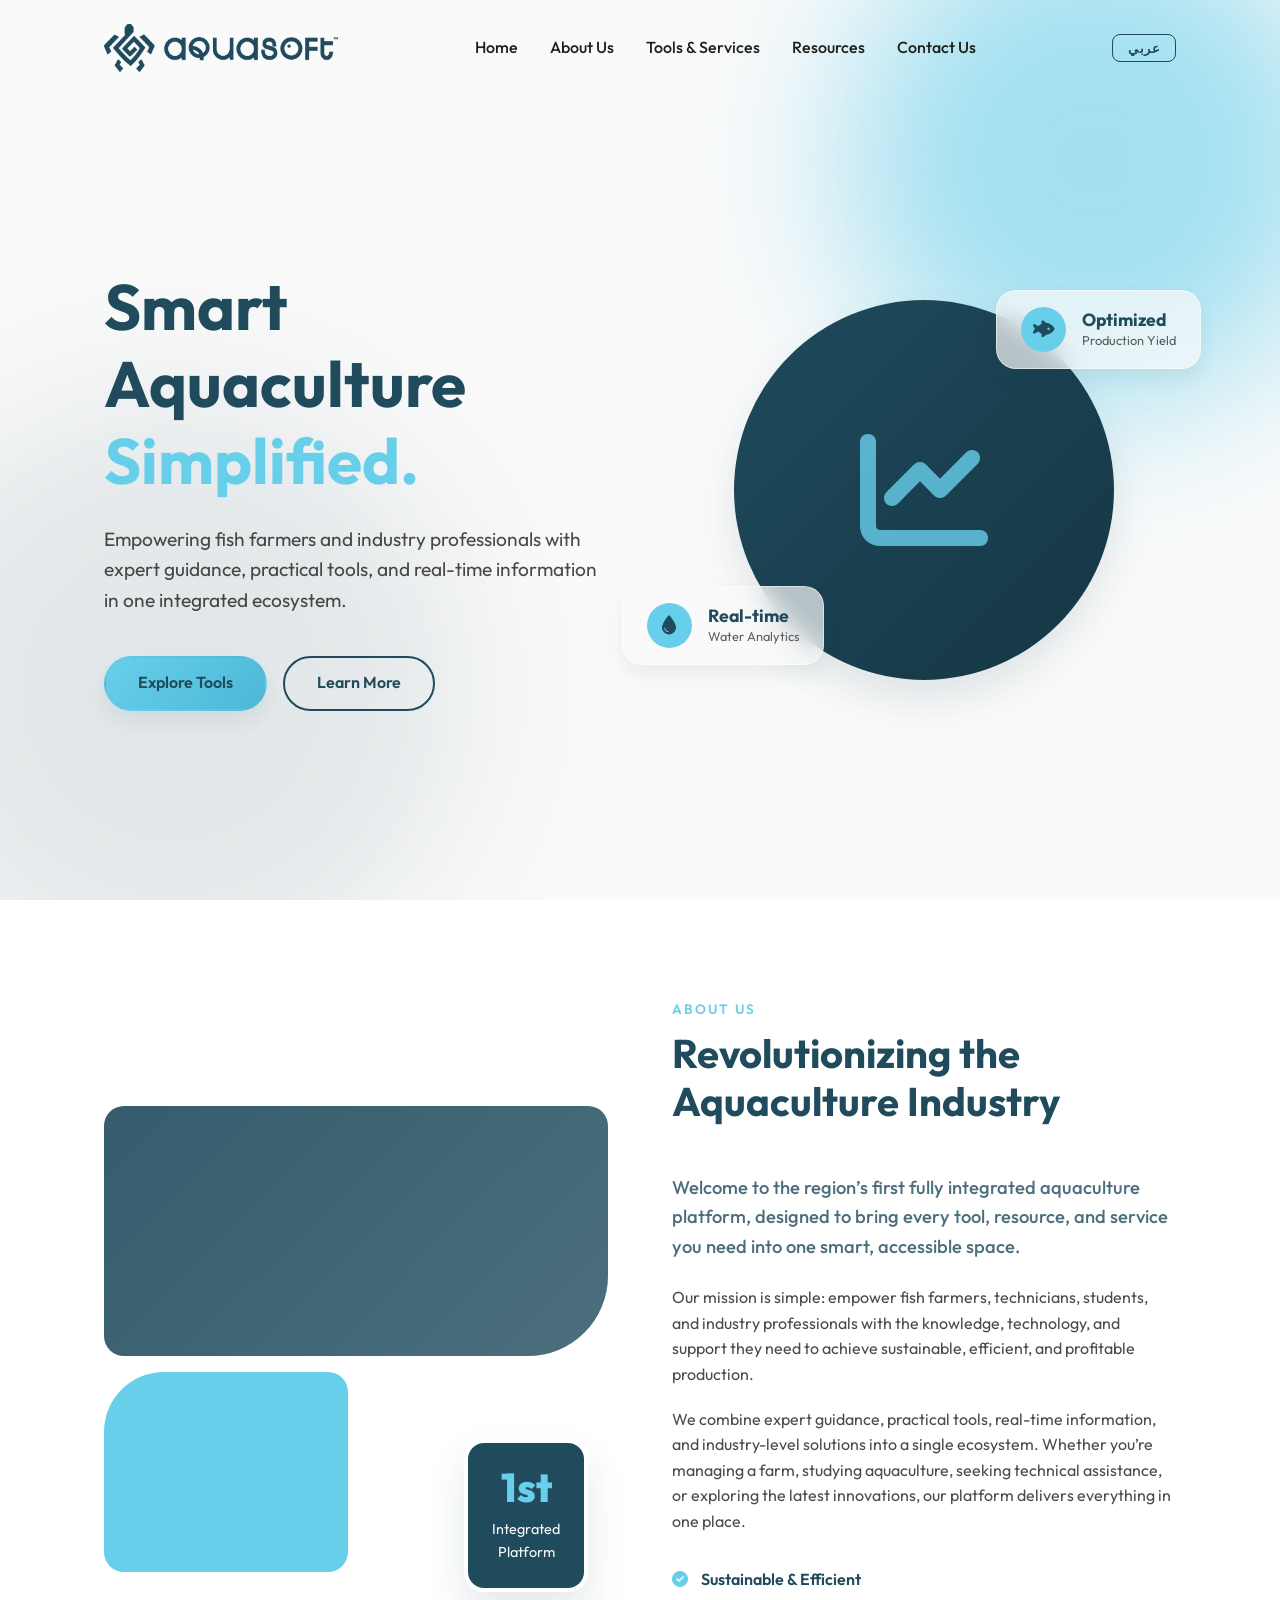
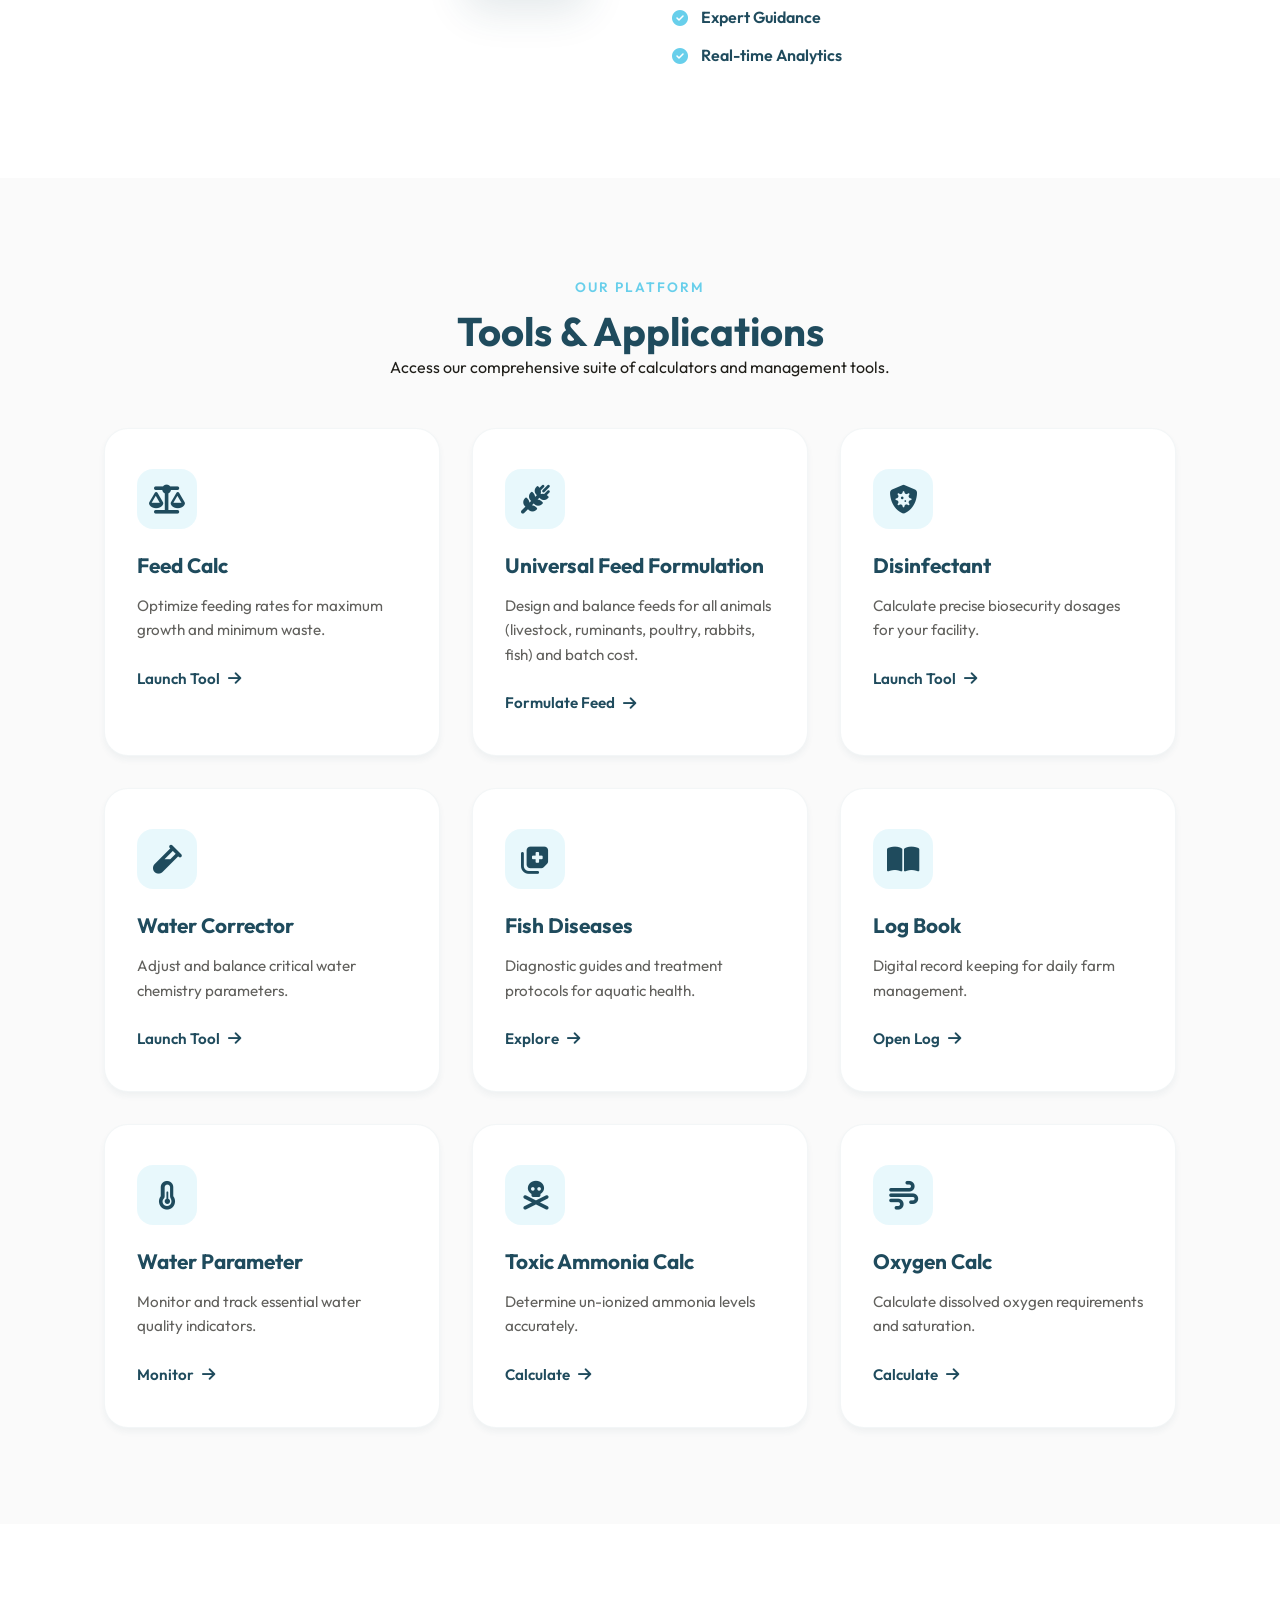
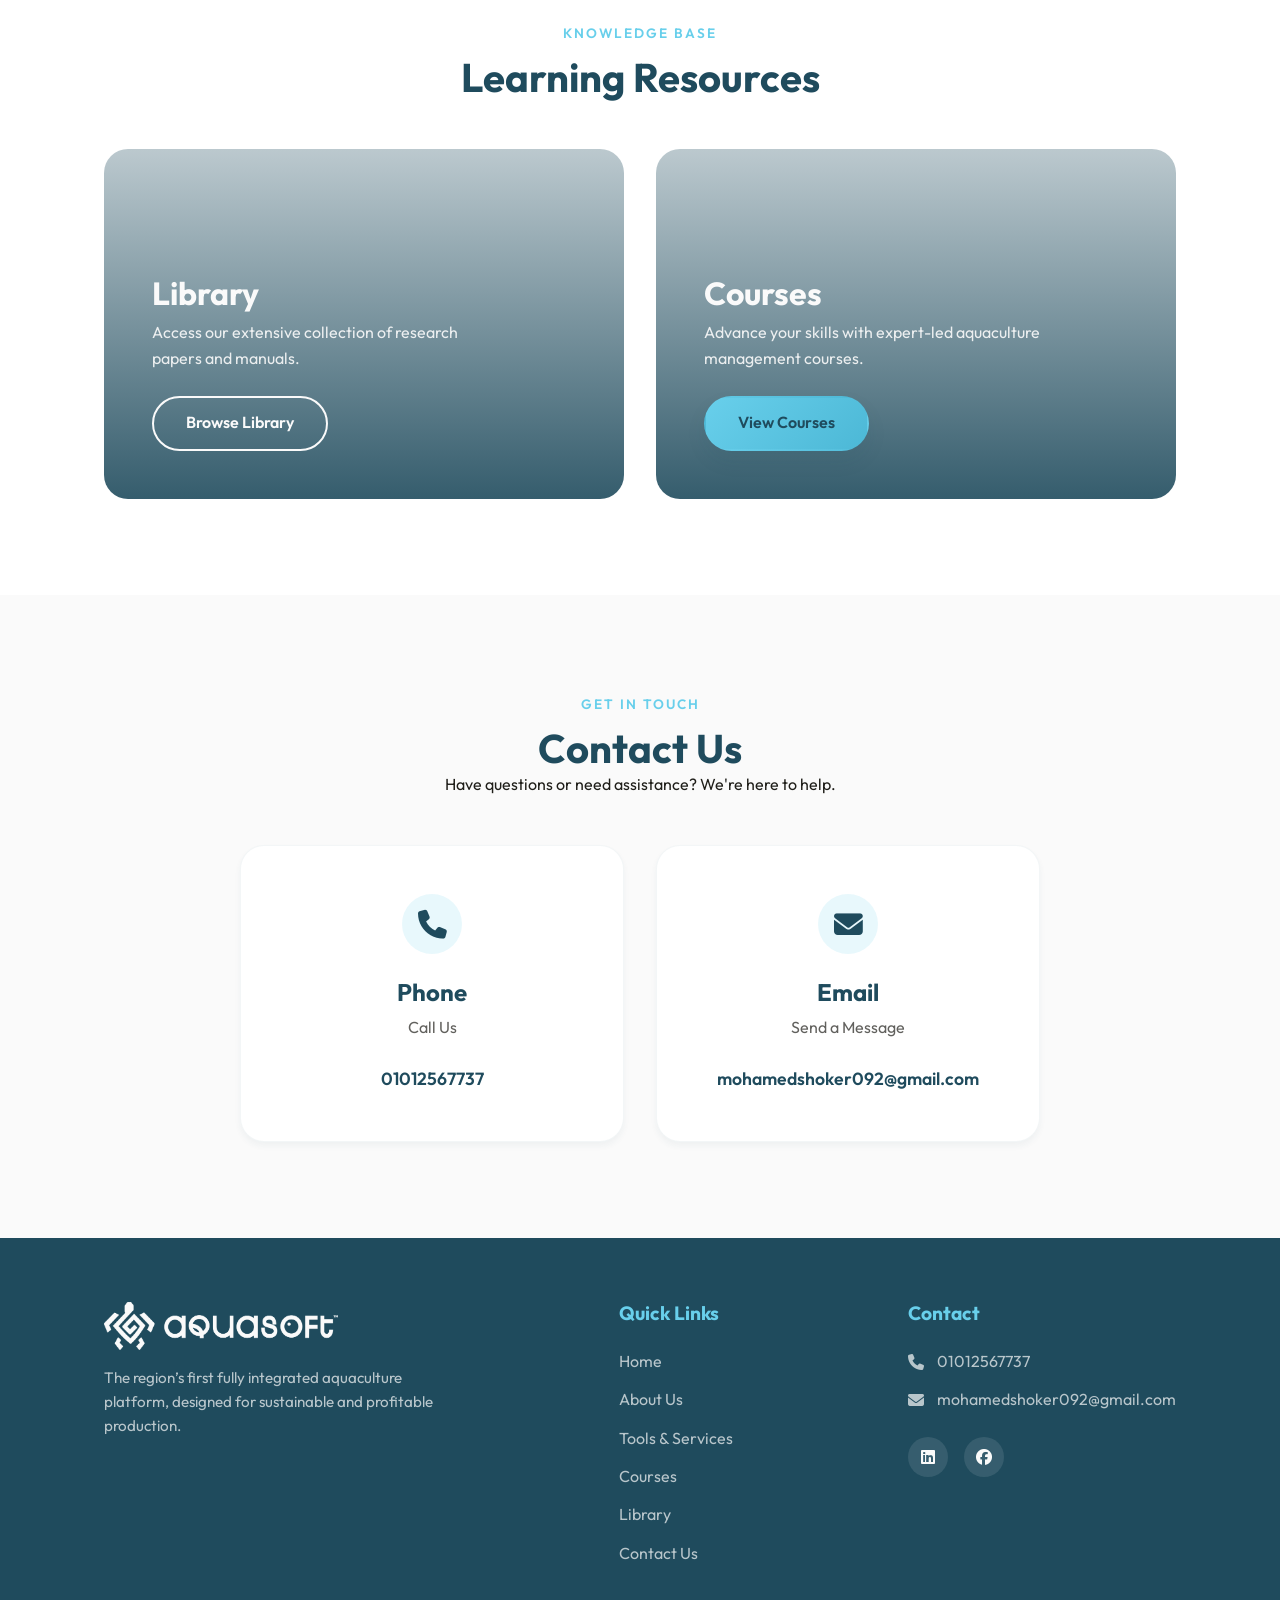
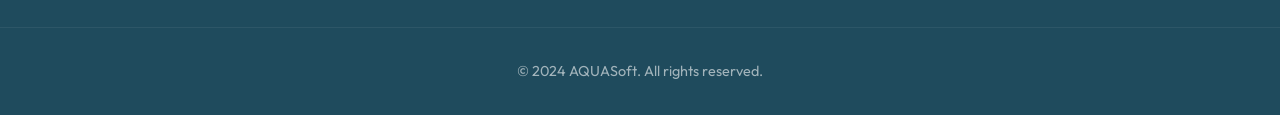
==== Aquasoft-v0.2/index.html @ 4ad15c6f "Add files via upload" ====
<!DOCTYPE html>
<html lang="en">

<head>
    <meta charset="UTF-8">
    <meta name="viewport" content="width=device-width, initial-scale=1.0">
    <title>AQUASoft | Integrated Aquaculture Platform</title>
    <meta name="description"
        content="The region's first fully integrated aquaculture platform for fish farmers, technicians, students, and industry professionals.">
    <link rel="preconnect" href="https://fonts.googleapis.com">
    <link rel="preconnect" href="https://fonts.gstatic.com" crossorigin>
    <link href="https://fonts.googleapis.com/css2?family=Outfit:wght@300;400;500;600;700;800&display=swap"
        rel="stylesheet">
    <link href="https://fonts.googleapis.com/css2?family=Tajawal:wght@300;400;500;700;800&display=swap"
        rel="stylesheet">
    <!-- PWA Setup -->
    <link rel="manifest" href="manifest.json">
    <meta name="theme-color" content="#1F4B5D">
    <link rel="apple-touch-icon" href="icons/icon-192x192.png">
    <link rel="stylesheet" href="style.css">
    <!-- FontAwesome for icons -->
    <link rel="stylesheet" href="https://cdnjs.cloudflare.com/ajax/libs/font-awesome/6.4.0/css/all.min.css">

</head>

<body>
    <!-- Navbar -->
    <nav class="navbar">
        <div class="container nav-container">
            <a href="#" class="logo">
                <img src="images/in ob.png" alt="AQUASoft Logo" class="site-logo">
            </a>
            <ul class="nav-links">
                <li><a href="#home" data-i18n="nav_home">Home</a></li>
                <li><a href="#about" data-i18n="nav_about">About Us</a></li>
                <li><a href="#tools" data-i18n="nav_tools">Tools &amp; Services</a></li>
                <li><a href="#resources" data-i18n="nav_resources">Resources</a></li>
                <li><a href="#contact" data-i18n="nav_contact">Contact Us</a></li>
            </ul>
            <div class="nav-actions">
                <!-- PWA Install Button -->
                <button id="pwa-install-btn" class="btn-pwa-install">
                    <i class="fa-solid fa-download"></i>
                    <span data-i18n="pwa_install">Install App</span>
                </button>
                <!-- Language Toggle -->
                <div class="lang-switcher">
                    <button id="lang-toggle" class="btn btn-outline"
                        style="padding: 5px 15px; font-size: 13px; font-weight: 700;">&#1593;&#1585;&#1576;&#1610;</button>
                </div>
            </div>
            <div class="mobile-menu-btn">
                <i class="fa-solid fa-bars"></i>
            </div>
        </div>
    </nav>

    <!-- Hero Section -->
    <section id="home" class="hero">
        <div class="hero-bg-shapes">
            <div class="shape shape-1"></div>
            <div class="shape shape-2"></div>
        </div>
        <div class="container hero-content">
            <div class="hero-text">
                <h1 data-i18n="hero_title">Smart Aquaculture <span>Simplified.</span></h1>
                <p data-i18n="hero_desc">Empowering fish farmers and industry professionals with expert guidance,
                    practical tools, and real-time information in one integrated ecosystem.</p>
                <div class="hero-actions">
                    <a href="#tools" class="btn btn-primary" data-i18n="btn_explore">Explore Tools</a>
                    <a href="#about" class="btn btn-outline" data-i18n="btn_learn">Learn More</a>
                </div>
            </div>
            <div class="hero-image-wrapper">
                <div class="glass-card main-stats-card">
                    <div class="stat-icon"><i class="fa-solid fa-fish-fins"></i></div>
                    <div class="stat-info">
                        <h3 data-i18n="stat1_title">Optimized</h3>
                        <p data-i18n="stat1_desc">Production Yield</p>
                    </div>
                </div>
                <div class="glass-card secondary-stats-card">
                    <div class="stat-icon"><i class="fa-solid fa-droplet"></i></div>
                    <div class="stat-info">
                        <h3 data-i18n="stat2_title">Real-time</h3>
                        <p data-i18n="stat2_desc">Water Analytics</p>
                    </div>
                </div>
                <div class="hero-visual-circle">
                    <i class="fa-solid fa-chart-line placeholder-icon"></i>
                </div>
            </div>
        </div>
    </section>

    <!-- About Us Section -->
    <section id="about" class="about">
        <div class="container about-container">
            <div class="about-image">
                <div class="image-grid">
                    <div class="grid-item img-1"></div>
                    <div class="grid-item img-2"></div>
                </div>
                <div class="experience-badge">
                    <span data-i18n="badge_span">1st</span>
                    <p data-i18n="badge_p">Integrated<br>Platform</p>
                </div>
            </div>
            <div class="about-text">
                <div class="section-header">
                    <span class="subtitle" data-i18n="about_subtitle">About Us</span>
                    <h2 data-i18n="about_title">Revolutionizing the Aquaculture Industry</h2>
                </div>
                <p class="lead-text" data-i18n="about_lead">Welcome to the region's first fully integrated aquaculture
                    platform, designed to bring every tool, resource, and service you need into one smart, accessible space.
                </p>
                <p data-i18n="about_p1">Our mission is simple: empower fish farmers, technicians, students, and industry
                    professionals with the knowledge, technology, and support they need to achieve sustainable, efficient,
                    and profitable production.</p>
                <p data-i18n="about_p2">We combine expert guidance, practical tools, real-time information, and
                    industry-level solutions into a single ecosystem. Whether you're managing a farm, studying aquaculture,
                    seeking technical assistance, or exploring the latest innovations, our platform delivers everything in
                    one place.</p>

                <ul class="features-list">
                    <li data-i18n="feat1"><i class="fa-solid fa-circle-check"></i> Sustainable &amp; Efficient</li>
                    <li data-i18n="feat2"><i class="fa-solid fa-circle-check"></i> Expert Guidance</li>
                    <li data-i18n="feat3"><i class="fa-solid fa-circle-check"></i> Real-time Analytics</li>
                </ul>
            </div>
        </div>
    </section>

    <!-- Tools Section -->
    <section id="tools" class="tools">
        <div class="container">
            <div class="section-header center">
                <span class="subtitle" data-i18n="tools_subtitle">Our Platform</span>
                <h2 data-i18n="tools_title">Tools &amp; Applications</h2>
                <p data-i18n="tools_desc">Access our comprehensive suite of calculators and management tools.</p>
            </div>

            <div class="tools-grid">
                <!-- Feed Calc -->
                <a href="tools/feed.html" class="tool-card">
                    <div class="tool-icon"><i class="fa-solid fa-scale-balanced"></i></div>
                    <h3 data-i18n="tool1_title">Feed Calc</h3>
                    <p data-i18n="tool1_desc">Optimize feeding rates for maximum growth and minimum waste.</p>
                    <span class="tool-link" data-i18n="tool1_link">Launch Tool <i class="fa-solid fa-arrow-right"></i></span>
                </a>

                <!-- Universal Feed Formulation -->
                <a href="tools/feed-formulation.html" class="tool-card">
                    <div class="tool-icon"><i class="fa-solid fa-wheat-awn"></i></div>
                    <h3 data-i18n="tool_formulation_title">Universal Feed Formulation</h3>
                    <p data-i18n="tool_formulation_desc">Design and balance feeds for all animals (livestock, ruminants, poultry, rabbits, fish) and batch cost.</p>
                    <span class="tool-link" data-i18n="tool_formulation_link">Formulate Feed <i class="fa-solid fa-arrow-right"></i></span>
                </a>

                <!-- Disinfectant -->
                <a href="tools/disinfectans.html" class="tool-card">
                    <div class="tool-icon"><i class="fa-solid fa-shield-virus"></i></div>
                    <h3 data-i18n="tool2_title">Disinfectant</h3>
                    <p data-i18n="tool2_desc">Calculate precise biosecurity dosages for farm protection.</p>
                    <span class="tool-link" data-i18n="tool2_link">Launch Tool <i class="fa-solid fa-arrow-right"></i></span>
                </a>

                <!-- Water Corrector -->
                <a href="tools/water-corrector.html" class="tool-card">
                    <div class="tool-icon"><i class="fa-solid fa-vial"></i></div>
                    <h3 data-i18n="tool3_title">Water Corrector</h3>
                    <p data-i18n="tool3_desc">Adjust and balance critical water chemistry parameters.</p>
                    <span class="tool-link" data-i18n="tool3_link">Launch Tool <i class="fa-solid fa-arrow-right"></i></span>
                </a>

                <!-- Fish Diseases -->
                <a href="tools/coming-soon.html" class="tool-card">
                    <div class="tool-icon"><i class="fa-solid fa-notes-medical"></i></div>
                    <h3 data-i18n="tool4_title">Fish Diseases</h3>
                    <p data-i18n="tool4_desc">Diagnostic guides and treatment protocols for aquatic health.</p>
                    <span class="tool-link" data-i18n="tool4_link">Explore <i class="fa-solid fa-arrow-right"></i></span>
                </a>

                <!-- Log Book -->
                <a href="tools/log-book.html" class="tool-card">
                    <div class="tool-icon"><i class="fa-solid fa-book-open"></i></div>
                    <h3 data-i18n="tool5_title">Log Book</h3>
                    <p data-i18n="tool5_desc">Digital record keeping for daily farm management.</p>
                    <span class="tool-link" data-i18n="tool5_link">Open Log <i class="fa-solid fa-arrow-right"></i></span>
                </a>

                <!-- Water Parameter -->
                <a href="tools/water-parameter.html" class="tool-card">
                    <div class="tool-icon"><i class="fa-solid fa-temperature-half"></i></div>
                    <h3 data-i18n="tool6_title">Water Parameter</h3>
                    <p data-i18n="tool6_desc">Monitor and track essential water quality indicators.</p>
                    <span class="tool-link" data-i18n="tool6_link">Monitor <i class="fa-solid fa-arrow-right"></i></span>
                </a>

                <!-- Toxic Ammonia Calc -->
                <a href="tools/ammonia.html" class="tool-card">
                    <div class="tool-icon"><i class="fa-solid fa-skull-crossbones"></i></div>
                    <h3 data-i18n="tool7_title">Toxic Ammonia Calc</h3>
                    <p data-i18n="tool7_desc">Determine un-ionized ammonia levels accurately.</p>
                    <span class="tool-link" data-i18n="tool7_link">Calculate <i class="fa-solid fa-arrow-right"></i></span>
                </a>

                <!-- Oxygen Calc -->
                <a href="tools/oxygen.html" class="tool-card">
                    <div class="tool-icon"><i class="fa-solid fa-wind"></i></div>
                    <h3 data-i18n="tool8_title">Oxygen Calc</h3>
                    <p data-i18n="tool8_desc">Calculate dissolved oxygen requirements for your fish stock.</p>
                    <span class="tool-link" data-i18n="tool8_link">Calculate <i class="fa-solid fa-arrow-right"></i></span>
                </a>
            </div>
        </div>
    </section>

    <!-- Resources Section -->
    <section id="resources" class="resources">
        <div class="container">
            <div class="section-header center">
                <span class="subtitle" data-i18n="res_subtitle">Knowledge Base</span>
                <h2 data-i18n="res_title">Learning Resources</h2>
            </div>
            <div class="resources-grid">
                <div class="resource-card">
                    <div class="resource-bg lib-bg"></div>
                    <div class="resource-content">
                        <h3 data-i18n="res1_title">Library</h3>
                        <p data-i18n="res1_desc">Access our extensive collection of research papers, manuals, and
                            industry guides.</p>
                        <a href="tools/library.html" class="btn btn-outline btn-light" data-i18n="res1_link">Browse Library</a>
                    </div>
                </div>
                <div class="resource-card">
                    <div class="resource-bg course-bg"></div>
                    <div class="resource-content">
                        <h3 data-i18n="res2_title">Courses</h3>
                        <p data-i18n="res2_desc">Advance your skills with expert-led courses in aquaculture management.</p>
                        <a href="tools/course.html" class="btn btn-primary" data-i18n="res2_link">View Courses</a>
                    </div>
                </div>
            </div>
        </div>
    </section>

    <!-- Contact Section -->
    <section id="contact" class="contact">
        <div class="container contact-container">
            <div class="section-header center">
                <span class="subtitle" data-i18n="contact_subtitle">Get In Touch</span>
                <h2 data-i18n="contact_title">Contact Us</h2>
                <p data-i18n="contact_desc">Have questions or need assistance? We're here to help.</p>
            </div>
            <div class="contact-cards">
                <div class="contact-card">
                    <div class="contact-icon"><i class="fa-solid fa-phone"></i></div>
                    <h3 data-i18n="contact1_title">Phone</h3>
                    <p data-i18n="contact1_desc">Give us a call</p>
                    <a href="tel:01012567737" class="contact-link">01012567737</a>
                </div>
                <div class="contact-card">
                    <div class="contact-icon"><i class="fa-solid fa-envelope"></i></div>
                    <h3 data-i18n="contact2_title">Email</h3>
                    <p data-i18n="contact2_desc">Send us a message</p>
                    <a href="mailto:mohamedshoker092@gmail.com" class="contact-link">mohamedshoker092@gmail.com</a>
                </div>
            </div>
        </div>
    </section>

    <!-- Footer -->
    <footer>
        <div class="container footer-container">
            <div class="footer-brand">
                <a href="#" class="logo footer-logo">
                    <img src="images/in white.png" alt="AQUASoft Logo" class="site-logo">
                </a>
                <p data-i18n="footer_desc">The region's first fully integrated aquaculture platform, designed for sustainable and profitable production.</p>
            </div>
            <div class="footer-links">
                <h4 data-i18n="footer_quick">Quick Links</h4>
                <ul>
                    <li><a href="#home" data-i18n="nav_home">Home</a></li>
                    <li><a href="#about" data-i18n="nav_about">About Us</a></li>
                    <li><a href="#tools" data-i18n="nav_tools">Tools &amp; Services</a></li>
                    <li><a href="tools/course.html" data-i18n="res2_title">Courses</a></li>
                    <li><a href="tools/library.html" data-i18n="res1_title">Library</a></li>
                    <li><a href="#contact" data-i18n="nav_contact">Contact Us</a></li>
                </ul>
            </div>
            <div class="footer-contact">
                <h4 data-i18n="footer_contact">Contact</h4>
                <p><i class="fa-solid fa-phone"></i> 01012567737</p>
                <p><i class="fa-solid fa-envelope"></i> mohamedshoker092@gmail.com</p>
                <div class="social-links">
                    <a href="https://www.linkedin.com/in/mohamed-karam-0a1b27256/" target="_blank"><i class="fa-brands fa-linkedin"></i></a>
                    <a href="https://www.facebook.com/mesh.mohamed.karam?locale=ar_AR" target="_blank"><i class="fa-brands fa-facebook"></i></a>
                </div>
            </div>
        </div>
        <div class="footer-bottom">
            <p data-i18n="footer_rights">&copy; 2024 AQUASoft. All rights reserved.</p>
        </div>
    </footer>

    <script src="translations.js"></script>
    <script src="script.js"></script>
</body>

</html>
---- Aquasoft-v0.2/style.css ----
:root {
    /* Color Palette */
    --color-ocean-blue: #1F4B5D;
    --color-aqua: #68CFEB;
    --color-soft-white: #FAFAFA;
    --color-charcoal: #1F1E19;
    
    /* Gradients */
    --gradient-primary: linear-gradient(135deg, var(--color-ocean-blue) 0%, #153644 100%);
    --gradient-accent: linear-gradient(135deg, var(--color-aqua) 0%, #4cb8d6 100%);
    
    /* Typography */
    --font-main: 'Outfit', sans-serif;
    
    /* Shadows */
    --shadow-sm: 0 4px 6px rgba(31, 75, 93, 0.05);
    --shadow-md: 0 10px 20px rgba(31, 75, 93, 0.08);
    --shadow-lg: 0 20px 40px rgba(31, 75, 93, 0.12);
    --shadow-glow: 0 0 20px rgba(104, 207, 235, 0.4);
    
    /* Transitions */
    --transition-fast: 0.2s ease;
    --transition-normal: 0.3s cubic-bezier(0.4, 0, 0.2, 1);
}

* {
    margin: 0;
    padding: 0;
    box-sizing: border-box;
}

html {
    scroll-behavior: smooth;
}

body {
    font-family: var(--font-main);
    background-color: var(--color-soft-white);
    color: var(--color-charcoal);
    line-height: 1.6;
    overflow-x: hidden;
}

a {
    text-decoration: none;
    color: inherit;
    transition: var(--transition-normal);
}

ul {
    list-style: none;
}

.container {
    max-width: 1200px;
    margin: 0 auto;
    padding: 0 5%;
}

/* Typography elements */
h1, h2, h3, h4 {
    font-weight: 700;
    line-height: 1.2;
    color: var(--color-ocean-blue);
}

.section-header {
    margin-bottom: 3rem;
}

.section-header.center {
    text-align: center;
}

.subtitle {
    display: inline-block;
    color: var(--color-aqua);
    font-weight: 600;
    text-transform: uppercase;
    letter-spacing: 2px;
    font-size: 0.85rem;
    margin-bottom: 0.5rem;
}

.section-header h2 {
    font-size: 2.5rem;
}

/* Buttons */
.btn {
    display: inline-block;
    padding: 0.8rem 2rem;
    border-radius: 50px;
    font-weight: 600;
    cursor: pointer;
    transition: var(--transition-normal);
    border: 2px solid transparent;
}

.btn-primary {
    background: var(--gradient-accent);
    color: var(--color-ocean-blue);
    box-shadow: var(--shadow-md);
}

.btn-primary:hover {
    transform: translateY(-3px);
    box-shadow: var(--shadow-glow);
}

.btn-outline {
    border-color: var(--color-ocean-blue);
    color: var(--color-ocean-blue);
}

.btn-outline:hover {
    background-color: var(--color-ocean-blue);
    color: var(--color-soft-white);
}

.btn-light {
    border-color: var(--color-soft-white);
    color: var(--color-soft-white);
}

.btn-light:hover {
    background-color: var(--color-soft-white);
    color: var(--color-ocean-blue);
}

/* Navbar */
.navbar {
    position: fixed;
    top: 0;
    left: 0;
    width: 100%;
    padding: 1.5rem 0;
    z-index: 1000;
    transition: var(--transition-normal);
    background: transparent;
}

.navbar.scrolled {
    background: rgba(250, 250, 250, 0.95);
    backdrop-filter: blur(10px);
    padding: 1rem 0;
    box-shadow: var(--shadow-sm);
}

.nav-container {
    display: flex;
    justify-content: space-between;
    align-items: center;
}

.nav-actions {
    display: flex;
    align-items: center;
    gap: 12px;
}

/* PWA Install Button */
.btn-pwa-install {
    display: none;
    align-items: center;
    gap: 8px;
    padding: 6px 16px;
    border-radius: 50px;
    background: var(--gradient-accent);
    color: var(--color-ocean-blue);
    font-weight: 700;
    font-size: 13px;
    border: none;
    cursor: pointer;
    box-shadow: 0 4px 12px rgba(104, 207, 235, 0.35);
    transition: var(--transition-normal);
    font-family: inherit;
}

.btn-pwa-install:hover {
    transform: translateY(-2px);
    box-shadow: 0 6px 18px rgba(104, 207, 235, 0.5);
}

.btn-pwa-install i {
    font-size: 14px;
}

.logo {
    font-size: 1.8rem;
    font-weight: 800;
    color: var(--color-ocean-blue);
    display: flex;
    align-items: center;
}

.logo span {
    color: var(--color-aqua);
}

.site-logo {
    height: 48px;
    width: auto;
    object-fit: contain;
    display: block;
}

.nav-links {
    display: flex;
    gap: 2rem;
}

.nav-links a {
    font-weight: 500;
    color: var(--color-charcoal);
    position: relative;
}

.nav-links a::after {
    content: '';
    position: absolute;
    bottom: -5px;
    left: 0;
    width: 0;
    height: 2px;
    background: var(--color-aqua);
    transition: var(--transition-fast);
}

.nav-links a:hover::after {
    width: 100%;
}

.mobile-menu-btn {
    display: none;
    font-size: 1.5rem;
    cursor: pointer;
    color: var(--color-ocean-blue);
}

/* Hero Section */
.hero {
    position: relative;
    min-height: 100vh;
    display: flex;
    align-items: center;
    padding-top: 80px;
    overflow: hidden;
    background-color: var(--color-soft-white);
}

.hero-bg-shapes {
    position: absolute;
    top: 0;
    left: 0;
    width: 100%;
    height: 100%;
    z-index: 0;
    overflow: hidden;
}

.shape {
    position: absolute;
    border-radius: 50%;
    filter: blur(80px);
    opacity: 0.6;
}

.shape-1 {
    top: -10%;
    right: -5%;
    width: 500px;
    height: 500px;
    background: var(--color-aqua);
}

.shape-2 {
    bottom: -10%;
    left: -10%;
    width: 600px;
    height: 600px;
    background: var(--color-ocean-blue);
    opacity: 0.1;
}

.hero-content {
    display: grid;
    grid-template-columns: 1fr 1fr;
    gap: 4rem;
    align-items: center;
    position: relative;
    z-index: 1;
}

.hero-text h1 {
    font-size: 4rem;
    margin-bottom: 1.5rem;
    color: var(--color-ocean-blue);
}

.hero-text h1 span {
    color: var(--color-aqua);
}

.hero-text p {
    font-size: 1.2rem;
    color: var(--color-charcoal);
    margin-bottom: 2.5rem;
    opacity: 0.8;
    max-width: 500px;
}

.hero-actions {
    display: flex;
    gap: 1rem;
}

/* Hero Visual */
.hero-image-wrapper {
    position: relative;
    height: 500px;
    display: flex;
    justify-content: center;
    align-items: center;
}

.hero-visual-circle {
    width: 380px;
    height: 380px;
    border-radius: 50%;
    background: var(--gradient-primary);
    display: flex;
    justify-content: center;
    align-items: center;
    box-shadow: var(--shadow-lg);
    position: relative;
    animation: float 6s ease-in-out infinite;
}

.placeholder-icon {
    font-size: 8rem;
    color: var(--color-aqua);
    opacity: 0.8;
}

.glass-card {
    position: absolute;
    background: rgba(250, 250, 250, 0.7);
    backdrop-filter: blur(12px);
    border: 1px solid rgba(255, 255, 255, 0.5);
    padding: 1rem 1.5rem;
    border-radius: 20px;
    display: flex;
    align-items: center;
    gap: 1rem;
    box-shadow: var(--shadow-md);
    z-index: 2;
}

.main-stats-card {
    top: 10%;
    right: -5%;
    animation: float 5s ease-in-out infinite 1s;
}

.secondary-stats-card {
    bottom: 15%;
    left: -10%;
    animation: float 7s ease-in-out infinite 0.5s;
}

.stat-icon {
    width: 45px;
    height: 45px;
    border-radius: 50%;
    background: var(--color-aqua);
    color: var(--color-ocean-blue);
    display: flex;
    justify-content: center;
    align-items: center;
    font-size: 1.2rem;
}

.stat-info h3 {
    font-size: 1.1rem;
    color: var(--color-ocean-blue);
}

.stat-info p {
    font-size: 0.8rem;
    color: var(--color-charcoal);
    opacity: 0.7;
    margin: 0;
}

@keyframes float {
    0% { transform: translateY(0px); }
    50% { transform: translateY(-20px); }
    100% { transform: translateY(0px); }
}

/* About Section */
.about {
    padding: 6rem 0;
    background: #fff;
}

.about-container {
    display: grid;
    grid-template-columns: 1fr 1fr;
    gap: 4rem;
    align-items: center;
}

.about-image {
    position: relative;
}

.image-grid {
    display: grid;
    grid-template-columns: 1fr 1fr;
    gap: 1rem;
}

.grid-item {
    border-radius: 20px;
    background: var(--gradient-primary);
    min-height: 200px;
}

.img-1 {
    grid-column: 1 / 3;
    min-height: 250px;
    
    border-bottom-right-radius: 80px;
    background: linear-gradient(135deg, rgba(31,75,93,0.9), rgba(31,75,93,0.8));
}

.img-2 {
    background: var(--color-aqua);
    border-top-left-radius: 60px;
}

.experience-badge {
    position: absolute;
    bottom: -20px;
    right: 20px;
    background: var(--color-ocean-blue);
    color: var(--color-soft-white);
    padding: 1.5rem;
    border-radius: 20px;
    text-align: center;
    box-shadow: var(--shadow-lg);
    border: 4px solid #fff;
}

.experience-badge span {
    font-size: 2.5rem;
    font-weight: 800;
    color: var(--color-aqua);
    line-height: 1;
}

.experience-badge p {
    font-size: 0.9rem;
    margin-top: 0.5rem;
}

.about-text .lead-text {
    font-size: 1.15rem;
    font-weight: 500;
    color: var(--color-ocean-blue);
    margin-bottom: 1.5rem;
}

.about-text p {
    margin-bottom: 1.2rem;
    color: var(--color-charcoal);
    opacity: 0.8;
}

.features-list {
    margin-top: 2rem;
}

.features-list li {
    display: flex;
    align-items: center;
    gap: 0.8rem;
    margin-bottom: 0.8rem;
    font-weight: 600;
    color: var(--color-ocean-blue);
}

.features-list i {
    color: var(--color-aqua);
}

/* Tools Section */
.tools {
    padding: 6rem 0;
    background-color: var(--color-soft-white);
}

.tools-grid {
    display: grid;
    grid-template-columns: repeat(auto-fill, minmax(280px, 1fr));
    gap: 2rem;
    margin-top: 3rem;
}

.tool-card {
    background: #fff;
    padding: 2.5rem 2rem;
    border-radius: 24px;
    box-shadow: var(--shadow-sm);
    transition: var(--transition-normal);
    position: relative;
    overflow: hidden;
    z-index: 1;
    border: 1px solid rgba(31, 75, 93, 0.05);
}

.tool-card::before {
    content: '';
    position: absolute;
    top: 0;
    left: 0;
    width: 100%;
    height: 100%;
    background: var(--gradient-primary);
    z-index: -1;
    transform: scaleY(0);
    transform-origin: bottom;
    transition: transform 0.4s cubic-bezier(0.4, 0, 0.2, 1);
}

.tool-card:hover {
    transform: translateY(-10px);
    box-shadow: var(--shadow-lg);
}

.tool-card:hover::before {
    transform: scaleY(1);
}

.tool-icon {
    width: 60px;
    height: 60px;
    background: rgba(104, 207, 235, 0.15);
    color: var(--color-ocean-blue);
    border-radius: 16px;
    display: flex;
    justify-content: center;
    align-items: center;
    font-size: 1.8rem;
    margin-bottom: 1.5rem;
    transition: var(--transition-normal);
}

.tool-card:hover .tool-icon {
    background: rgba(255, 255, 255, 0.2);
    color: var(--color-aqua);
}

.tool-card h3 {
    font-size: 1.3rem;
    margin-bottom: 1rem;
    transition: var(--transition-normal);
}

.tool-card p {
    font-size: 0.95rem;
    color: var(--color-charcoal);
    opacity: 0.7;
    margin-bottom: 1.5rem;
    transition: var(--transition-normal);
}

.tool-card:hover h3, .tool-card:hover p {
    color: var(--color-soft-white);
}

.tool-link {
    font-weight: 600;
    color: var(--color-ocean-blue);
    display: flex;
    align-items: center;
    gap: 0.5rem;
    font-size: 0.95rem;
    transition: var(--transition-normal);
}

.tool-card:hover .tool-link {
    color: var(--color-aqua);
}

.tool-link i {
    transition: transform 0.3s ease;
}

.tool-card:hover .tool-link i {
    transform: translateX(5px);
}

/* Resources Section */
.resources {
    padding: 6rem 0;
    background: #fff;
}

.resources-grid {
    display: grid;
    grid-template-columns: 1fr 1fr;
    gap: 2rem;
}

.resource-card {
    position: relative;
    border-radius: 24px;
    overflow: hidden;
    min-height: 350px;
    display: flex;
    align-items: flex-end;
    padding: 3rem;
}

.resource-bg {
    position: absolute;
    top: 0;
    left: 0;
    width: 100%;
    height: 100%;
    background-size: cover;
    background-position: center;
    transition: transform 0.5s ease;
    z-index: 1;
}

.resource-card:hover .resource-bg {
    transform: scale(1.05);
}

.lib-bg {
    background: linear-gradient(to top, rgba(31, 75, 93, 0.9), rgba(31, 75, 93, 0.3)), url('https://images.unsplash.com/photo-1532012197267-da84d127e765?auto=format&fit=crop&q=80') center/cover;
}

.course-bg {
    background: linear-gradient(to top, rgba(31, 75, 93, 0.9), rgba(31, 75, 93, 0.3)), url('https://images.unsplash.com/photo-1516321318423-f06f85e504b3?auto=format&fit=crop&q=80') center/cover;
}

.resource-content {
    position: relative;
    z-index: 2;
    color: var(--color-soft-white);
}

.resource-content h3 {
    color: var(--color-soft-white);
    font-size: 2rem;
    margin-bottom: 0.5rem;
}

.resource-content p {
    font-size: 1rem;
    margin-bottom: 1.5rem;
    opacity: 0.9;
    max-width: 80%;
}

/* Contact Section */
.contact {
    padding: 6rem 0;
    background-color: var(--color-soft-white);
}

.contact-cards {
    display: grid;
    grid-template-columns: 1fr 1fr;
    gap: 2rem;
    max-width: 800px;
    margin: 0 auto;
}

.contact-card {
    background: #fff;
    padding: 3rem 2rem;
    border-radius: 24px;
    text-align: center;
    box-shadow: var(--shadow-sm);
    border: 1px solid rgba(31, 75, 93, 0.05);
    transition: var(--transition-normal);
}

.contact-card:hover {
    transform: translateY(-5px);
    box-shadow: var(--shadow-md);
}

.contact-icon {
    width: 60px;
    height: 60px;
    background: rgba(104, 207, 235, 0.15);
    color: var(--color-ocean-blue);
    border-radius: 50%;
    display: flex;
    justify-content: center;
    align-items: center;
    font-size: 1.8rem;
    margin: 0 auto 1.5rem auto;
    transition: var(--transition-normal);
}

.contact-card:hover .contact-icon {
    background: var(--color-aqua);
    color: var(--color-ocean-blue);
}

.contact-card h3 {
    margin-bottom: 0.5rem;
    font-size: 1.5rem;
}

.contact-card p {
    color: var(--color-charcoal);
    opacity: 0.7;
    margin-bottom: 1.5rem;
}

.contact-link {
    font-size: 1.1rem;
    font-weight: 600;
    color: var(--color-ocean-blue);
}

.contact-link:hover {
    color: var(--color-aqua);
}

/* Footer */
footer {
    background: var(--color-ocean-blue);
    color: var(--color-soft-white);
    padding: 4rem 0 0 0;
}

.footer-container {
    display: grid;
    grid-template-columns: 2fr 1fr 1fr;
    gap: 4rem;
    margin-bottom: 3rem;
}

.footer-logo {
    color: var(--color-soft-white);
    margin-bottom: 1rem;
}

.footer-brand p {
    opacity: 0.7;
    max-width: 350px;
    font-size: 0.95rem;
}

.footer-links h4, .footer-contact h4 {
    color: var(--color-aqua);
    margin-bottom: 1.5rem;
    font-size: 1.2rem;
}

.footer-links ul li {
    margin-bottom: 0.8rem;
}

.footer-links a {
    opacity: 0.7;
}

.footer-links a:hover {
    opacity: 1;
    color: var(--color-aqua);
}

.footer-contact p {
    opacity: 0.7;
    margin-bottom: 0.8rem;
    display: flex;
    align-items: center;
    gap: 0.8rem;
}

.social-links {
    display: flex;
    gap: 1rem;
    margin-top: 1.5rem;
}

.social-links a {
    width: 40px;
    height: 40px;
    background: rgba(255, 255, 255, 0.1);
    display: flex;
    justify-content: center;
    align-items: center;
    border-radius: 50%;
    color: var(--color-soft-white);
}

.social-links a:hover {
    background: var(--color-aqua);
    color: var(--color-ocean-blue);
    transform: translateY(-3px);
}

.footer-bottom {
    border-top: 1px solid rgba(255, 255, 255, 0.1);
    padding: 2rem 0;
    text-align: center;
    font-size: 0.9rem;
    opacity: 0.6;
}

/* ===== Responsive Design ===== */

/* Tablet landscape */
@media (max-width: 1100px) {
    .hero-text h1 {
        font-size: 3.2rem;
    }
    .tools-grid {
        grid-template-columns: repeat(auto-fill, minmax(240px, 1fr));
    }
}

/* Tablet */
@media (max-width: 992px) {
    .hero-content {
        grid-template-columns: 1fr;
        text-align: center;
        gap: 2.5rem;
    }
    .hero-text p {
        margin: 0 auto 2rem auto;
    }
    .hero-actions {
        justify-content: center;
        flex-wrap: wrap;
    }
    .hero-image-wrapper {
        height: 360px;
    }
    .hero-visual-circle {
        width: 280px;
        height: 280px;
    }
    .placeholder-icon {
        font-size: 6rem;
    }
    .about-container {
        grid-template-columns: 1fr;
        gap: 3rem;
    }
    .about-image {
        max-width: 500px;
        margin: 0 auto;
    }
    .resources-grid {
        grid-template-columns: 1fr;
    }
    .contact-cards {
        max-width: 600px;
    }
    .section-header h2 {
        font-size: 2rem;
    }
}

/* Mobile landscape + small tablets */
@media (max-width: 768px) {
    /* Navbar */
    .nav-links {
        display: none;
    }
    .mobile-menu-btn {
        display: flex;
        align-items: center;
        justify-content: center;
    }
    .nav-actions {
        gap: 8px;
    }
    .btn-pwa-install span {
        display: none;
    }
    .btn-pwa-install {
        padding: 6px 10px;
        border-radius: 50%;
        width: 36px;
        height: 36px;
        justify-content: center;
    }
    .nav-links.active {
        display: flex;
        flex-direction: column;
        position: absolute;
        top: 100%;
        left: 0;
        width: 100%;
        background: var(--color-soft-white);
        padding: 1.5rem 2rem;
        box-shadow: var(--shadow-md);
        text-align: center;
        gap: 1.2rem;
        z-index: 999;
    }

    /* Hero */
    .hero {
        padding-top: 90px;
        min-height: auto;
        padding-bottom: 4rem;
    }
    .hero-text h1 {
        font-size: 2.4rem;
        line-height: 1.25;
    }
    .hero-text p {
        font-size: 1rem;
    }
    .hero-actions {
        gap: 0.8rem;
    }
    .hero-actions .btn {
        padding: 0.7rem 1.5rem;
        font-size: 0.9rem;
    }
    .hero-image-wrapper {
        height: 300px;
    }
    .hero-visual-circle {
        width: 220px;
        height: 220px;
    }
    .placeholder-icon {
        font-size: 4.5rem;
    }
    .glass-card {
        padding: 0.7rem 1rem;
        border-radius: 14px;
        gap: 0.6rem;
    }
    .main-stats-card {
        top: 5%;
        right: 0;
    }
    .secondary-stats-card {
        bottom: 5%;
        left: 0;
    }
    .stat-icon {
        width: 36px;
        height: 36px;
        font-size: 1rem;
    }
    .stat-info h3 {
        font-size: 0.9rem;
    }
    .stat-info p {
        font-size: 0.72rem;
    }

    /* About */
    .about {
        padding: 4rem 0;
    }
    .image-grid {
        gap: 0.7rem;
    }
    .grid-item {
        min-height: 150px;
    }
    .img-1 {
        min-height: 180px;
        width: 340px;
    }
    .experience-badge {
        bottom: -15px;
        right: 10px;
        padding: 1rem;
    }
    .experience-badge span {
        font-size: 2rem;
    }
    .section-header h2 {
        font-size: 1.8rem;
    }

    /* Tools */
    .tools {
        padding: 4rem 0;
    }
    .tools-grid {
        grid-template-columns: 1fr 1fr;
        gap: 1.2rem;
        margin-top: 2rem;
    }
    .tool-card {
        padding: 1.5rem 1.2rem;
        border-radius: 18px;
    }
    .tool-icon {
        width: 48px;
        height: 48px;
        font-size: 1.4rem;
        margin-bottom: 1rem;
    }
    .tool-card h3 {
        font-size: 1rem;
        margin-bottom: 0.5rem;
    }
    .tool-card p {
        font-size: 0.82rem;
        margin-bottom: 1rem;
    }

    /* Resources */
    .resources {
        padding: 4rem 0;
    }
    .resource-card {
        min-height: 280px;
        padding: 2rem;
    }
    .resource-content h3 {
        font-size: 1.6rem;
    }
    .resource-content p {
        max-width: 100%;
        font-size: 0.9rem;
    }

    /* Contact */
    .contact {
        padding: 4rem 0;
    }
    .contact-cards {
        grid-template-columns: 1fr;
        gap: 1.2rem;
        max-width: 400px;
    }
    .contact-card {
        padding: 2rem 1.5rem;
    }

    /* Footer */
    .footer-container {
        grid-template-columns: 1fr;
        gap: 2rem;
    }
    footer {
        padding: 3rem 0 0 0;
    }
}

/* Mobile portrait (small phones) */
@media (max-width: 480px) {
    .container {
        padding: 0 4%;
    }
    .hero-text h1 {
        font-size: 2rem;
    }
    .hero-text p {
        font-size: 0.95rem;
    }
    .hero-actions {
        flex-direction: column;
        align-items: center;
    }
    .hero-actions .btn {
        width: 100%;
        max-width: 260px;
        text-align: center;
    }
    .hero-image-wrapper {
        height: 260px;
    }
    .hero-visual-circle {
        width: 190px;
        height: 190px;
    }
    .placeholder-icon {
        font-size: 3.5rem;
    }
    .tools-grid {
        grid-template-columns: 1fr;
    }
    .tool-card {
        padding: 1.5rem;
    }
    .section-header h2 {
        font-size: 1.6rem;
    }
    .subtitle {
        font-size: 0.75rem;
        letter-spacing: 1.5px;
    }
    .resource-card {
        min-height: 250px;
        padding: 1.5rem;
    }
    .resource-content h3 {
        font-size: 1.4rem;
    }
    .contact-card {
        padding: 1.5rem 1rem;
    }
    .contact-icon {
        width: 50px;
        height: 50px;
        font-size: 1.4rem;
    }
    .footer-container {
        gap: 1.5rem;
    }
    .footer-brand p {
        font-size: 0.85rem;
    }
}

/* ===== Language Switcher ===== */
.lang-switcher {
    display: flex;
    align-items: center;
}

#lang-toggle {
    padding: 6px 16px;
    font-size: 13px;
    font-weight: 600;
    border: 1.5px solid var(--color-ocean-blue);
    background: transparent;
    color: var(--color-ocean-blue);
    border-radius: 8px;
    cursor: pointer;
    transition: var(--transition-normal);
    letter-spacing: 0.5px;
    font-family: var(--font-main);
}

#lang-toggle:hover {
    background: var(--color-ocean-blue);
    color: #fff;
}

/* ===== RTL (Arabic) overrides ===== */
[dir="rtl"] body {
    font-family: 'Tajawal', 'Outfit', sans-serif;
}

[dir="rtl"] .nav-container {
    flex-direction: row-reverse;
}

[dir="rtl"] .nav-links {
    direction: rtl;
}

[dir="rtl"] .lang-switcher {
    margin-left: 0;
    margin-right: 20px;
}

[dir="rtl"] .hero-content {
    direction: rtl;
    text-align: right;
}

[dir="rtl"] .hero-actions {
    justify-content: flex-start;
}

@media (max-width: 992px) {
    [dir="rtl"] .hero-content {
        text-align: center;
    }
    [dir="rtl"] .hero-actions {
        justify-content: center;
    }
}

@media (max-width: 768px) {
    [dir="rtl"] .nav-links.active {
        text-align: center;
    }
    [dir="rtl"] .hero-actions {
        flex-wrap: wrap;
    }
}

[dir="rtl"] .about-container {
    direction: rtl;
}

[dir="rtl"] .about-text {
    text-align: right;
}

[dir="rtl"] .features-list li {
    text-align: right;
}

[dir="rtl"] .section-header.center,
[dir="rtl"] .section-header {
    text-align: right;
}

[dir="rtl"] .section-header.center {
    text-align: center;
}

[dir="rtl"] .tool-card {
    text-align: right;
}

[dir="rtl"] .resource-content {
    text-align: right;
}

[dir="rtl"] .contact-container,
[dir="rtl"] .contact-card {
    text-align: right;
}

[dir="rtl"] .footer-container {
    direction: rtl;
    text-align: right;
}

[dir="rtl"] .footer-brand p {
    text-align: right;
}

[dir="rtl"] .footer-bottom {
    text-align: center;
}

[dir="rtl"] .glass-card {
    text-align: right;
}

[dir="rtl"] .tool-link i,
[dir="rtl"] .fa-arrow-right {
    transform: scaleX(-1);
    display: inline-block;
}
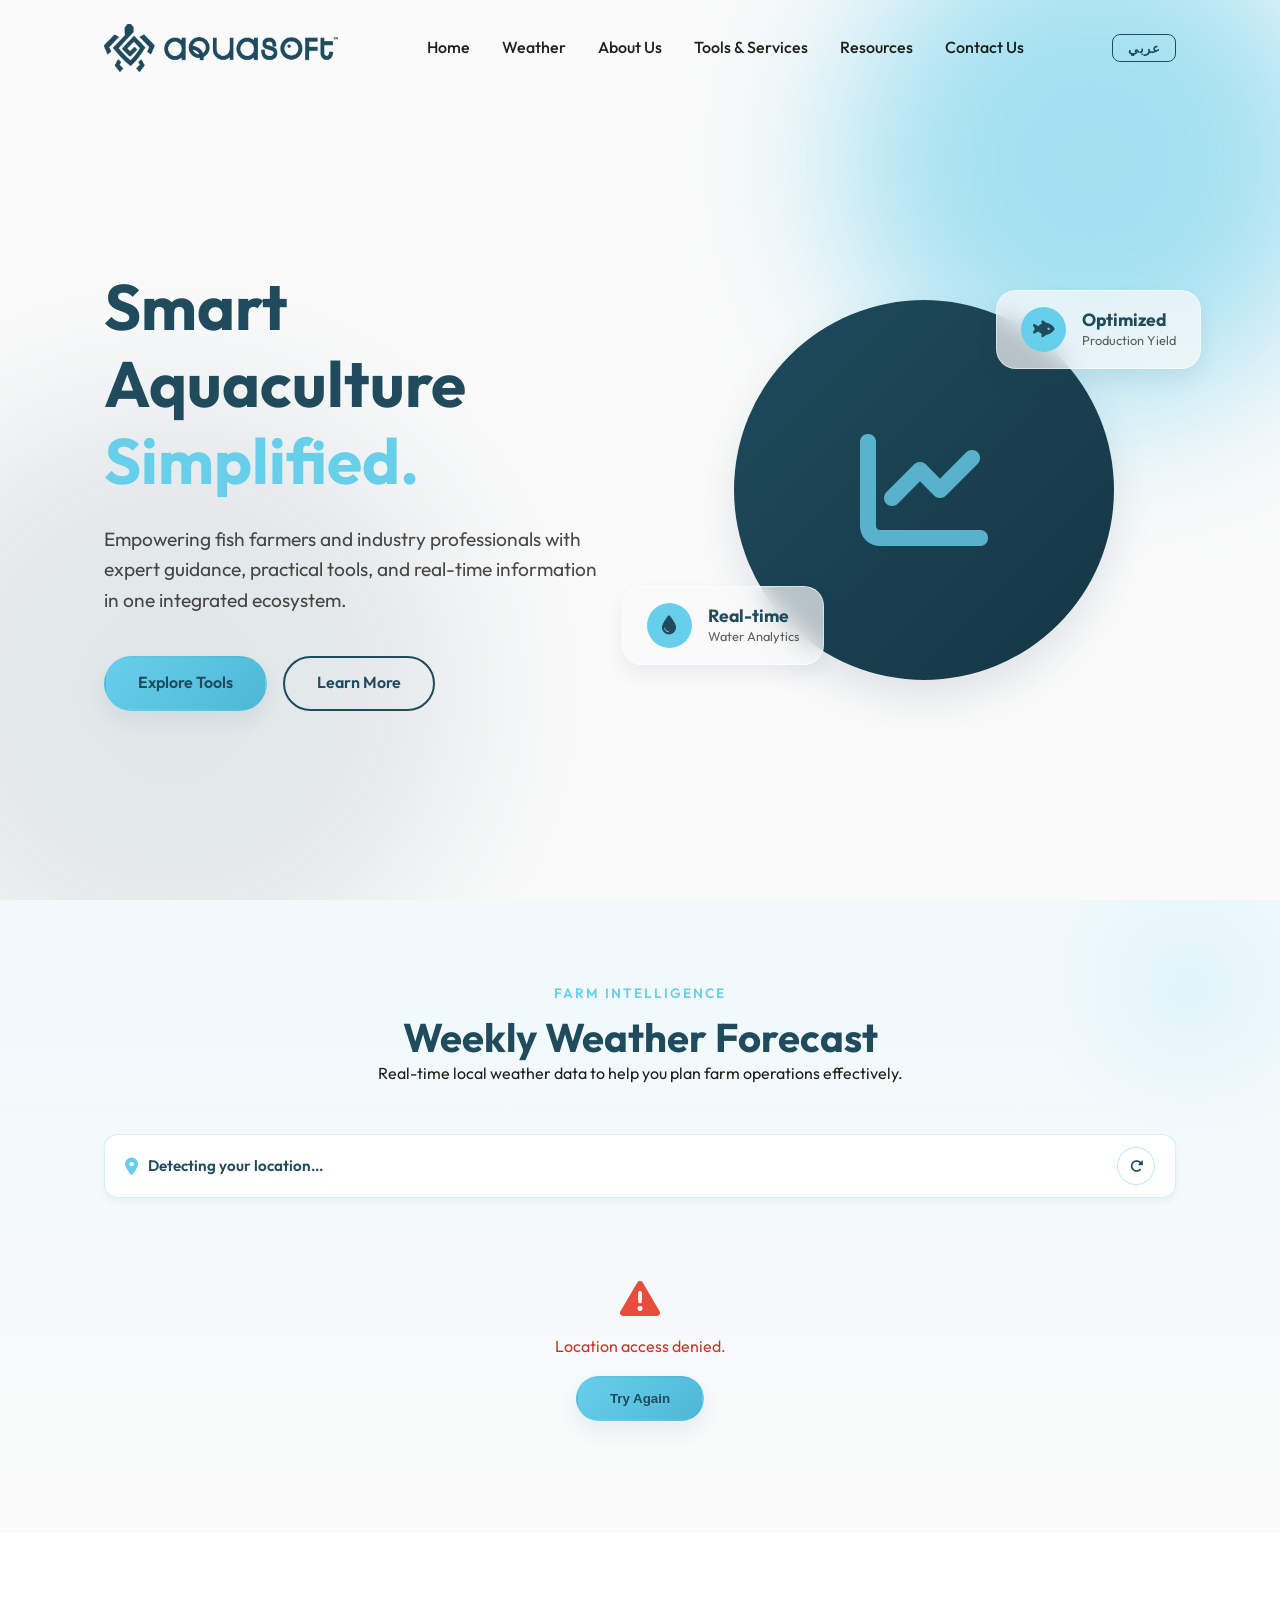
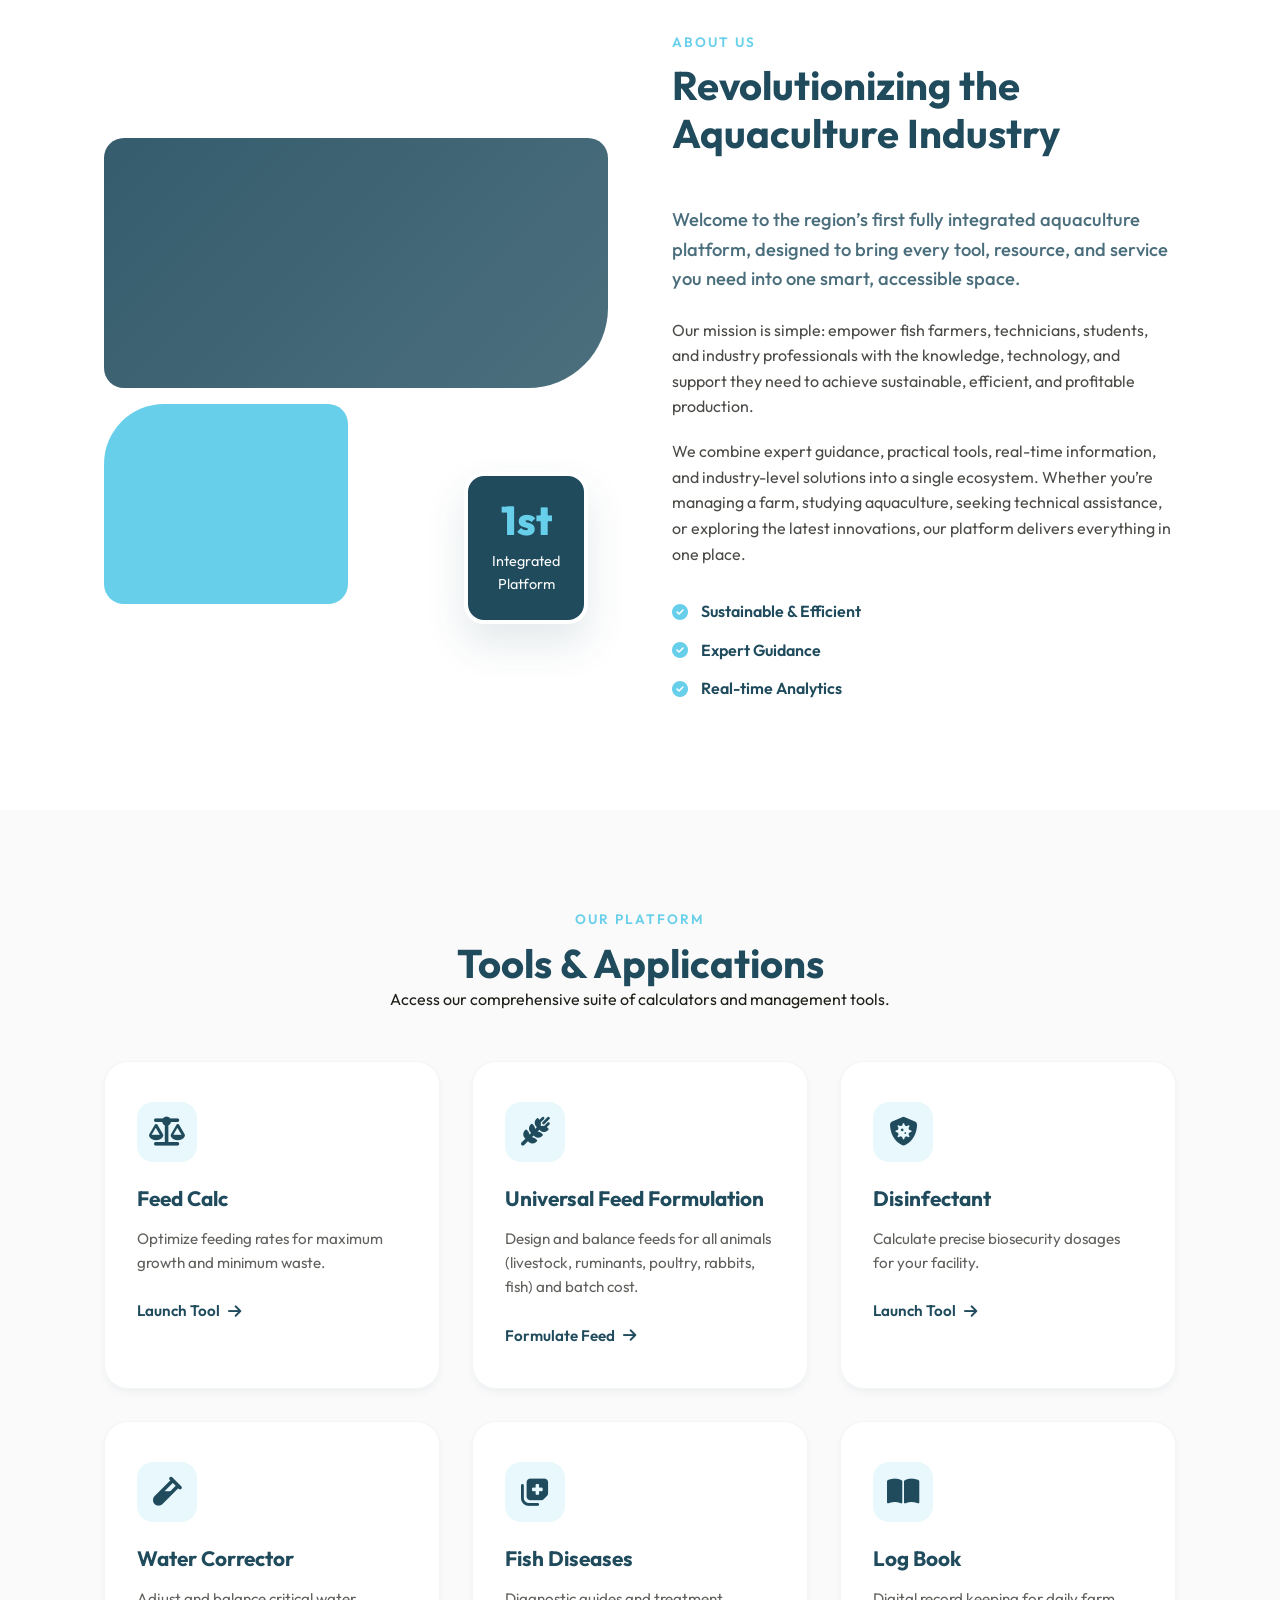
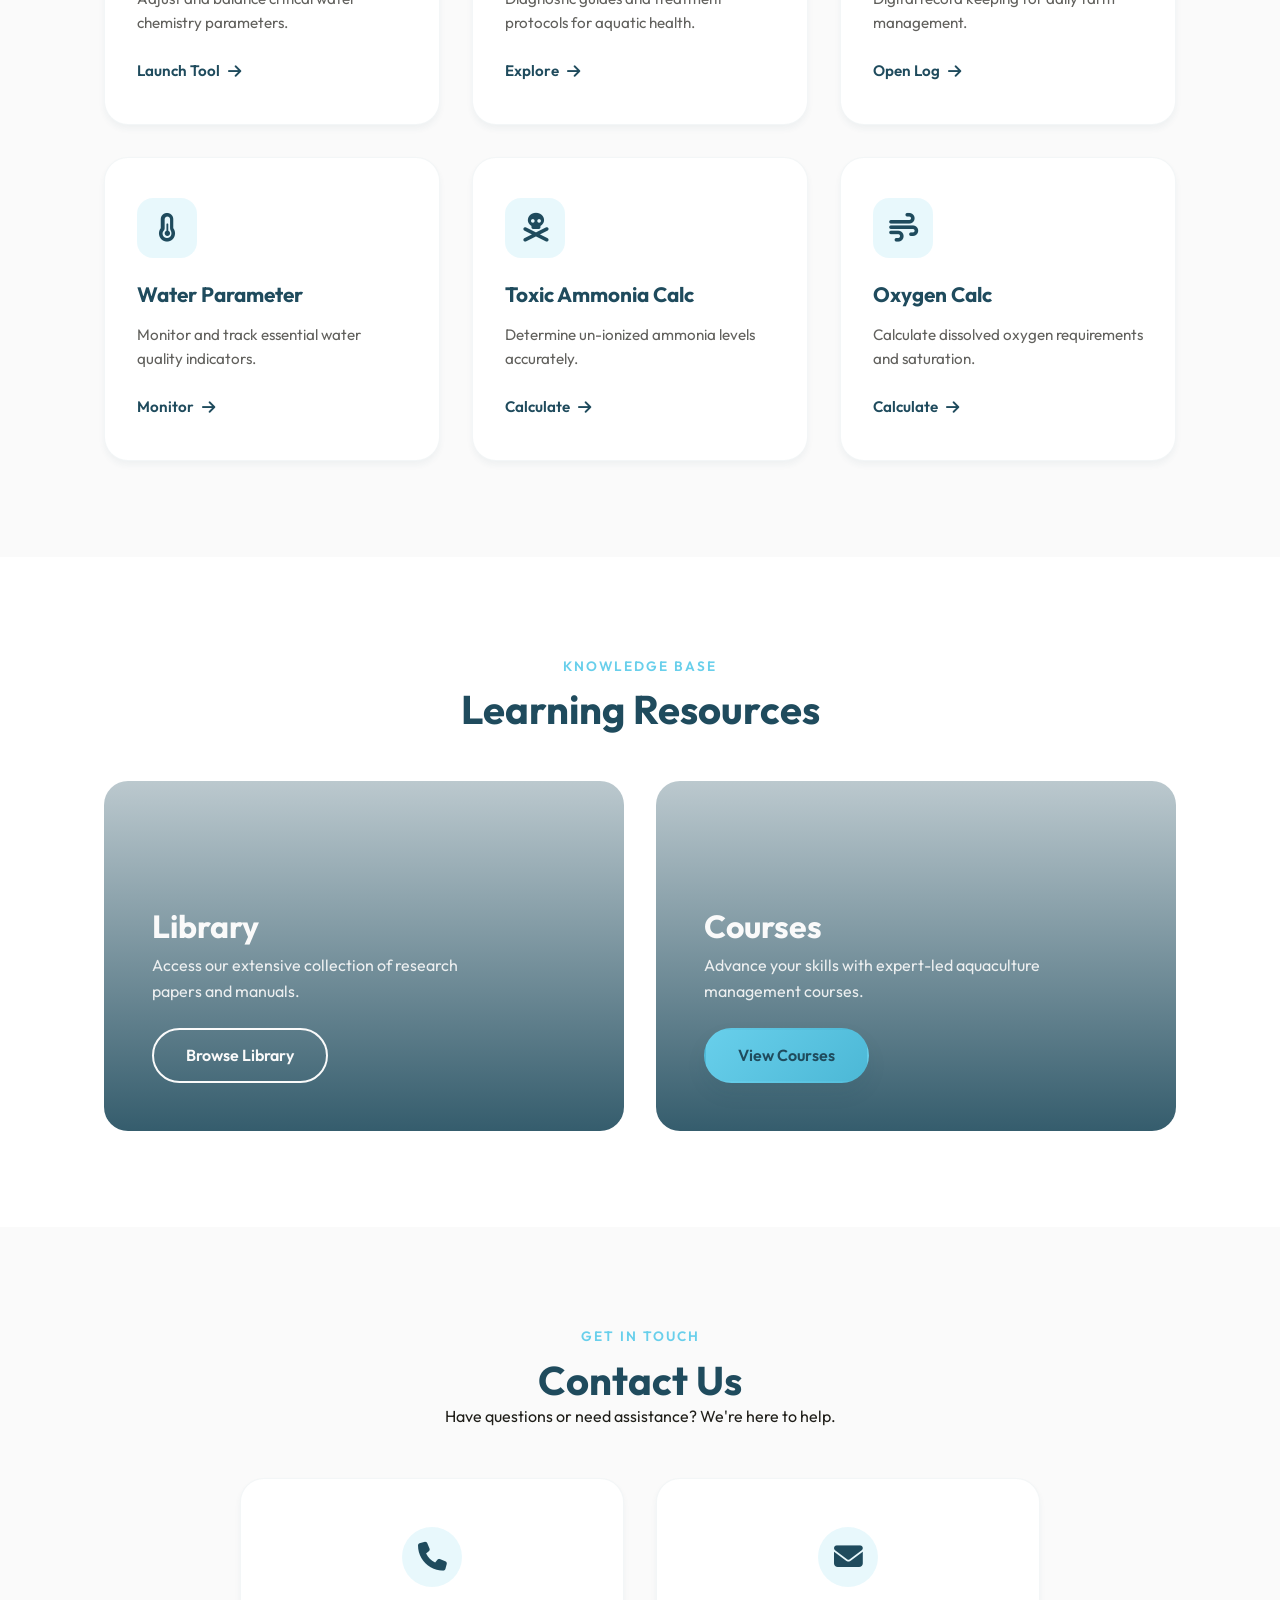
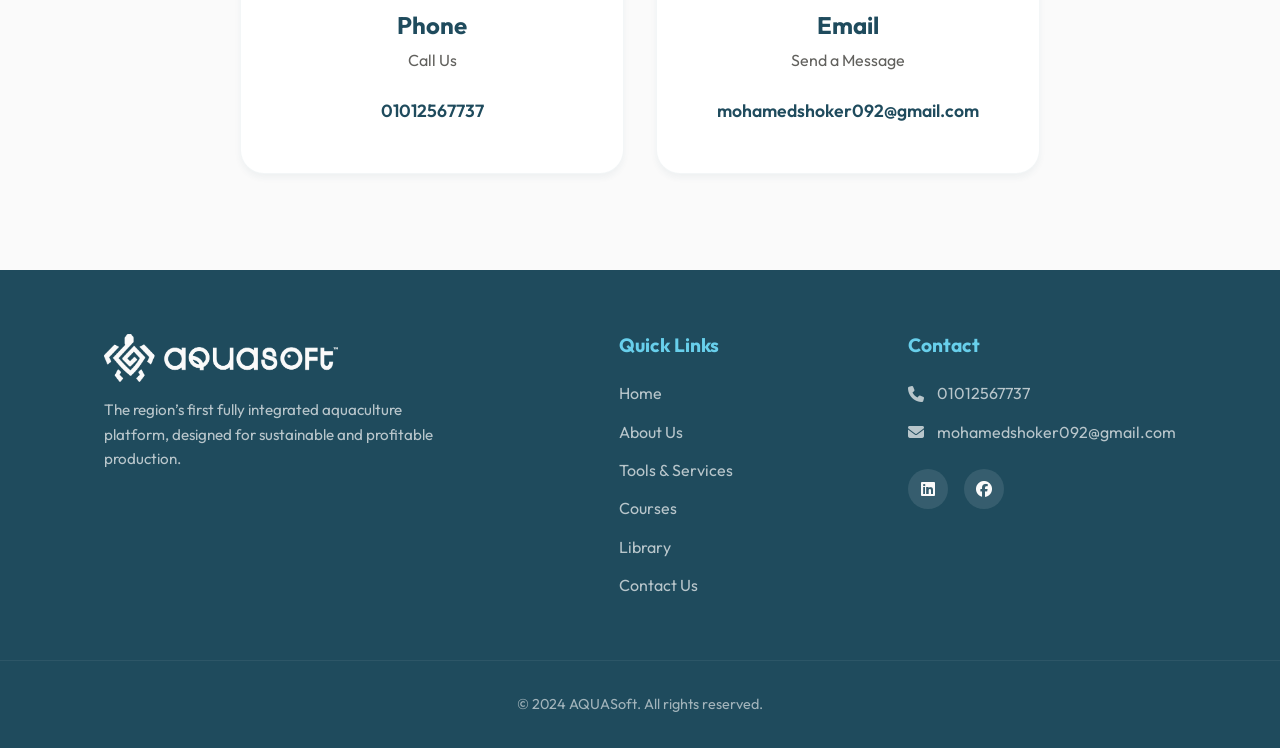
==== commit 1afbfddf: "Add files via upload" ====
--- a/Aquasoft-v0.2/index.html
+++ b/Aquasoft-v0.2/index.html
@@ -32,6 +32,7 @@
             </a>
             <ul class="nav-links">
                 <li><a href="#home" data-i18n="nav_home">Home</a></li>
+                <li><a href="#weather" data-i18n="nav_weather">Weather</a></li>
                 <li><a href="#about" data-i18n="nav_about">About Us</a></li>
                 <li><a href="#tools" data-i18n="nav_tools">Tools &amp; Services</a></li>
                 <li><a href="#resources" data-i18n="nav_resources">Resources</a></li>
@@ -93,6 +94,76 @@
         </div>
     </section>
 
+    <!-- Weather Section -->
+    <section id="weather" class="weather-section">
+        <div class="container">
+            <div class="section-header center">
+                <span class="subtitle" data-i18n="weather_subtitle">Farm Intelligence</span>
+                <h2 data-i18n="weather_title">Weekly Weather Forecast</h2>
+                <p data-i18n="weather_desc">Real-time local weather data to help you plan farm operations effectively.</p>
+            </div>
+
+            <!-- Location Bar -->
+            <div class="weather-location-bar">
+                <div id="weather-location-info">
+                    <i class="fa-solid fa-location-dot"></i>
+                    <span id="weather-location-text" data-i18n="weather_detecting">Detecting your location...</span>
+                </div>
+                <button id="weather-refresh-btn" class="btn-weather-refresh" title="Refresh">
+                    <i class="fa-solid fa-rotate-right"></i>
+                </button>
+            </div>
+
+            <!-- Loading State -->
+            <div id="weather-loading" class="weather-loading">
+                <div class="weather-spinner"></div>
+                <p data-i18n="weather_loading">Loading weather data...</p>
+            </div>
+
+            <!-- Error State -->
+            <div id="weather-error" class="weather-error" style="display:none;">
+                <i class="fa-solid fa-triangle-exclamation"></i>
+                <p id="weather-error-msg" data-i18n="weather_error">Could not retrieve weather data. Please allow location access.</p>
+                <button id="weather-retry-btn" class="btn btn-primary" data-i18n="weather_retry">Try Again</button>
+            </div>
+
+            <!-- Weather Cards -->
+            <div id="weather-cards" class="weather-cards-grid" style="display:none;"></div>
+
+            <!-- Weather Summary Bar -->
+            <div id="weather-summary" class="weather-summary-bar" style="display:none;">
+                <div class="summary-item">
+                    <i class="fa-solid fa-temperature-high"></i>
+                    <div>
+                        <span class="summary-label" data-i18n="w_avg_temp">Avg. Temperature</span>
+                        <span id="w-avg-temp" class="summary-value">--</span>
+                    </div>
+                </div>
+                <div class="summary-item">
+                    <i class="fa-solid fa-cloud-rain"></i>
+                    <div>
+                        <span class="summary-label" data-i18n="w_total_rain">Total Rainfall</span>
+                        <span id="w-total-rain" class="summary-value">--</span>
+                    </div>
+                </div>
+                <div class="summary-item">
+                    <i class="fa-solid fa-wind"></i>
+                    <div>
+                        <span class="summary-label" data-i18n="w_avg_wind">Avg. Wind Speed</span>
+                        <span id="w-avg-wind" class="summary-value">--</span>
+                    </div>
+                </div>
+                <div class="summary-item">
+                    <i class="fa-solid fa-sun"></i>
+                    <div>
+                        <span class="summary-label" data-i18n="w_uv">Max UV Index</span>
+                        <span id="w-max-uv" class="summary-value">--</span>
+                    </div>
+                </div>
+            </div>
+        </div>
+    </section>
+
     <!-- About Us Section -->
     <section id="about" class="about">
         <div class="container about-container">
--- a/Aquasoft-v0.2/style.css
+++ b/Aquasoft-v0.2/style.css
@@ -1254,3 +1254,291 @@
     transform: scaleX(-1);
     display: inline-block;
 }
+
+/* ============================================================
+   WEATHER SECTION
+   ============================================================ */
+.weather-section {
+    padding: 5rem 0 4rem;
+    background: linear-gradient(180deg, #f0f9fc 0%, var(--color-soft-white) 100%);
+    position: relative;
+    overflow: hidden;
+}
+
+.weather-section::before {
+    content: '';
+    position: absolute;
+    top: -60px; right: -60px;
+    width: 300px; height: 300px;
+    background: radial-gradient(circle, rgba(104,207,235,0.12) 0%, transparent 70%);
+    pointer-events: none;
+}
+
+/* Location bar */
+.weather-location-bar {
+    display: flex;
+    align-items: center;
+    justify-content: space-between;
+    background: #fff;
+    border: 1px solid rgba(104,207,235,0.3);
+    border-radius: 14px;
+    padding: 0.75rem 1.25rem;
+    margin-bottom: 2rem;
+    box-shadow: var(--shadow-sm);
+    gap: 1rem;
+}
+
+.weather-location-bar #weather-location-info {
+    display: flex;
+    align-items: center;
+    gap: 0.6rem;
+    color: var(--color-ocean-blue);
+    font-weight: 600;
+    font-size: 0.95rem;
+}
+
+.weather-location-bar #weather-location-info i {
+    color: var(--color-aqua);
+    font-size: 1.1rem;
+}
+
+.btn-weather-refresh {
+    background: none;
+    border: 1.5px solid rgba(104,207,235,0.5);
+    border-radius: 50%;
+    width: 38px; height: 38px;
+    display: flex; align-items: center; justify-content: center;
+    color: var(--color-ocean-blue);
+    cursor: pointer;
+    transition: var(--transition-normal);
+    flex-shrink: 0;
+}
+
+.btn-weather-refresh:hover {
+    background: var(--color-aqua);
+    border-color: var(--color-aqua);
+    color: #fff;
+    transform: rotate(90deg);
+}
+
+/* Loading */
+.weather-loading {
+    display: flex;
+    flex-direction: column;
+    align-items: center;
+    gap: 1rem;
+    padding: 3rem 0;
+    color: var(--color-ocean-blue);
+    font-weight: 500;
+}
+
+.weather-spinner {
+    width: 48px; height: 48px;
+    border: 4px solid rgba(104,207,235,0.25);
+    border-top-color: var(--color-aqua);
+    border-radius: 50%;
+    animation: weatherSpin 0.85s linear infinite;
+}
+
+@keyframes weatherSpin {
+    to { transform: rotate(360deg); }
+}
+
+/* Error */
+.weather-error {
+    flex-direction: column;
+    align-items: center;
+    gap: 1rem;
+    padding: 3rem 0;
+    text-align: center;
+    color: #c0392b;
+}
+
+.weather-error i {
+    font-size: 2.5rem;
+    color: #e74c3c;
+}
+
+/* 7-day cards grid */
+.weather-cards-grid {
+    display: grid;
+    grid-template-columns: repeat(7, 1fr);
+    gap: 0.85rem;
+    margin-bottom: 2rem;
+}
+
+@media (max-width: 1024px) {
+    .weather-cards-grid { grid-template-columns: repeat(4, 1fr); }
+}
+@media (max-width: 640px) {
+    .weather-cards-grid { grid-template-columns: repeat(2, 1fr); }
+}
+@media (max-width: 380px) {
+    .weather-cards-grid { grid-template-columns: 1fr; }
+}
+
+.weather-day-card {
+    background: #fff;
+    border-radius: 16px;
+    padding: 1.1rem 0.75rem;
+    display: flex;
+    flex-direction: column;
+    align-items: center;
+    gap: 0.45rem;
+    box-shadow: var(--shadow-sm);
+    border: 1.5px solid rgba(104,207,235,0.15);
+    transition: var(--transition-normal);
+    text-align: center;
+}
+
+.weather-day-card:hover {
+    transform: translateY(-4px);
+    box-shadow: var(--shadow-md);
+    border-color: var(--color-aqua);
+}
+
+.weather-today {
+    background: var(--gradient-primary);
+    border-color: transparent;
+    color: #fff;
+}
+
+.weather-today .wdc-day,
+.weather-today .wdc-desc,
+.weather-today .wdc-tmin,
+.weather-today .wdc-detail {
+    color: rgba(255,255,255,0.85) !important;
+}
+
+.weather-today .wdc-tmax {
+    color: #fff !important;
+}
+
+.wdc-day {
+    font-size: 0.75rem;
+    font-weight: 700;
+    text-transform: uppercase;
+    letter-spacing: 0.5px;
+    color: var(--color-ocean-blue);
+}
+
+.wdc-icon {
+    font-size: 2.2rem;
+    line-height: 1;
+}
+
+.wdc-desc {
+    font-size: 0.72rem;
+    color: #64748b;
+    font-weight: 500;
+}
+
+.wdc-temps {
+    display: flex;
+    gap: 0.5rem;
+    align-items: baseline;
+}
+
+.wdc-tmax {
+    font-size: 1.4rem;
+    font-weight: 800;
+    color: var(--color-ocean-blue);
+}
+
+.wdc-tmin {
+    font-size: 0.9rem;
+    font-weight: 500;
+    color: #94a3b8;
+}
+
+.wdc-details {
+    width: 100%;
+    display: flex;
+    flex-direction: column;
+    gap: 0.25rem;
+    margin-top: 0.25rem;
+    border-top: 1px solid rgba(104,207,235,0.2);
+    padding-top: 0.5rem;
+}
+
+.weather-today .wdc-details {
+    border-top-color: rgba(255,255,255,0.2);
+}
+
+.wdc-detail {
+    font-size: 0.7rem;
+    color: #64748b;
+    display: flex;
+    align-items: center;
+    gap: 0.3rem;
+    justify-content: center;
+}
+
+.wdc-detail i {
+    font-size: 0.65rem;
+    color: var(--color-aqua);
+}
+
+.weather-today .wdc-detail i {
+    color: rgba(255,255,255,0.7);
+}
+
+/* UV Badges */
+.uv-badge {
+    display: inline-block;
+    padding: 0.1rem 0.45rem;
+    border-radius: 20px;
+    font-size: 0.62rem;
+    font-weight: 700;
+    letter-spacing: 0.3px;
+}
+
+.uv-low       { background: #d1fae5; color: #065f46; }
+.uv-moderate  { background: #fef9c3; color: #713f12; }
+.uv-high      { background: #fed7aa; color: #7c2d12; }
+.uv-very-high { background: #fecaca; color: #7f1d1d; }
+.uv-extreme   { background: #e9d5ff; color: #4c1d95; }
+
+/* Summary bar */
+.weather-summary-bar {
+    display: flex;
+    flex-wrap: wrap;
+    gap: 1rem;
+    background: #fff;
+    border-radius: 16px;
+    padding: 1.25rem 1.5rem;
+    border: 1.5px solid rgba(104,207,235,0.25);
+    box-shadow: var(--shadow-sm);
+    justify-content: space-around;
+}
+
+.summary-item {
+    display: flex;
+    align-items: center;
+    gap: 0.75rem;
+}
+
+.summary-item > i {
+    font-size: 1.5rem;
+    color: var(--color-aqua);
+    flex-shrink: 0;
+}
+
+.summary-item > div {
+    display: flex;
+    flex-direction: column;
+}
+
+.summary-label {
+    font-size: 0.72rem;
+    font-weight: 600;
+    color: #94a3b8;
+    text-transform: uppercase;
+    letter-spacing: 0.5px;
+}
+
+.summary-value {
+    font-size: 1.1rem;
+    font-weight: 800;
+    color: var(--color-ocean-blue);
+}
